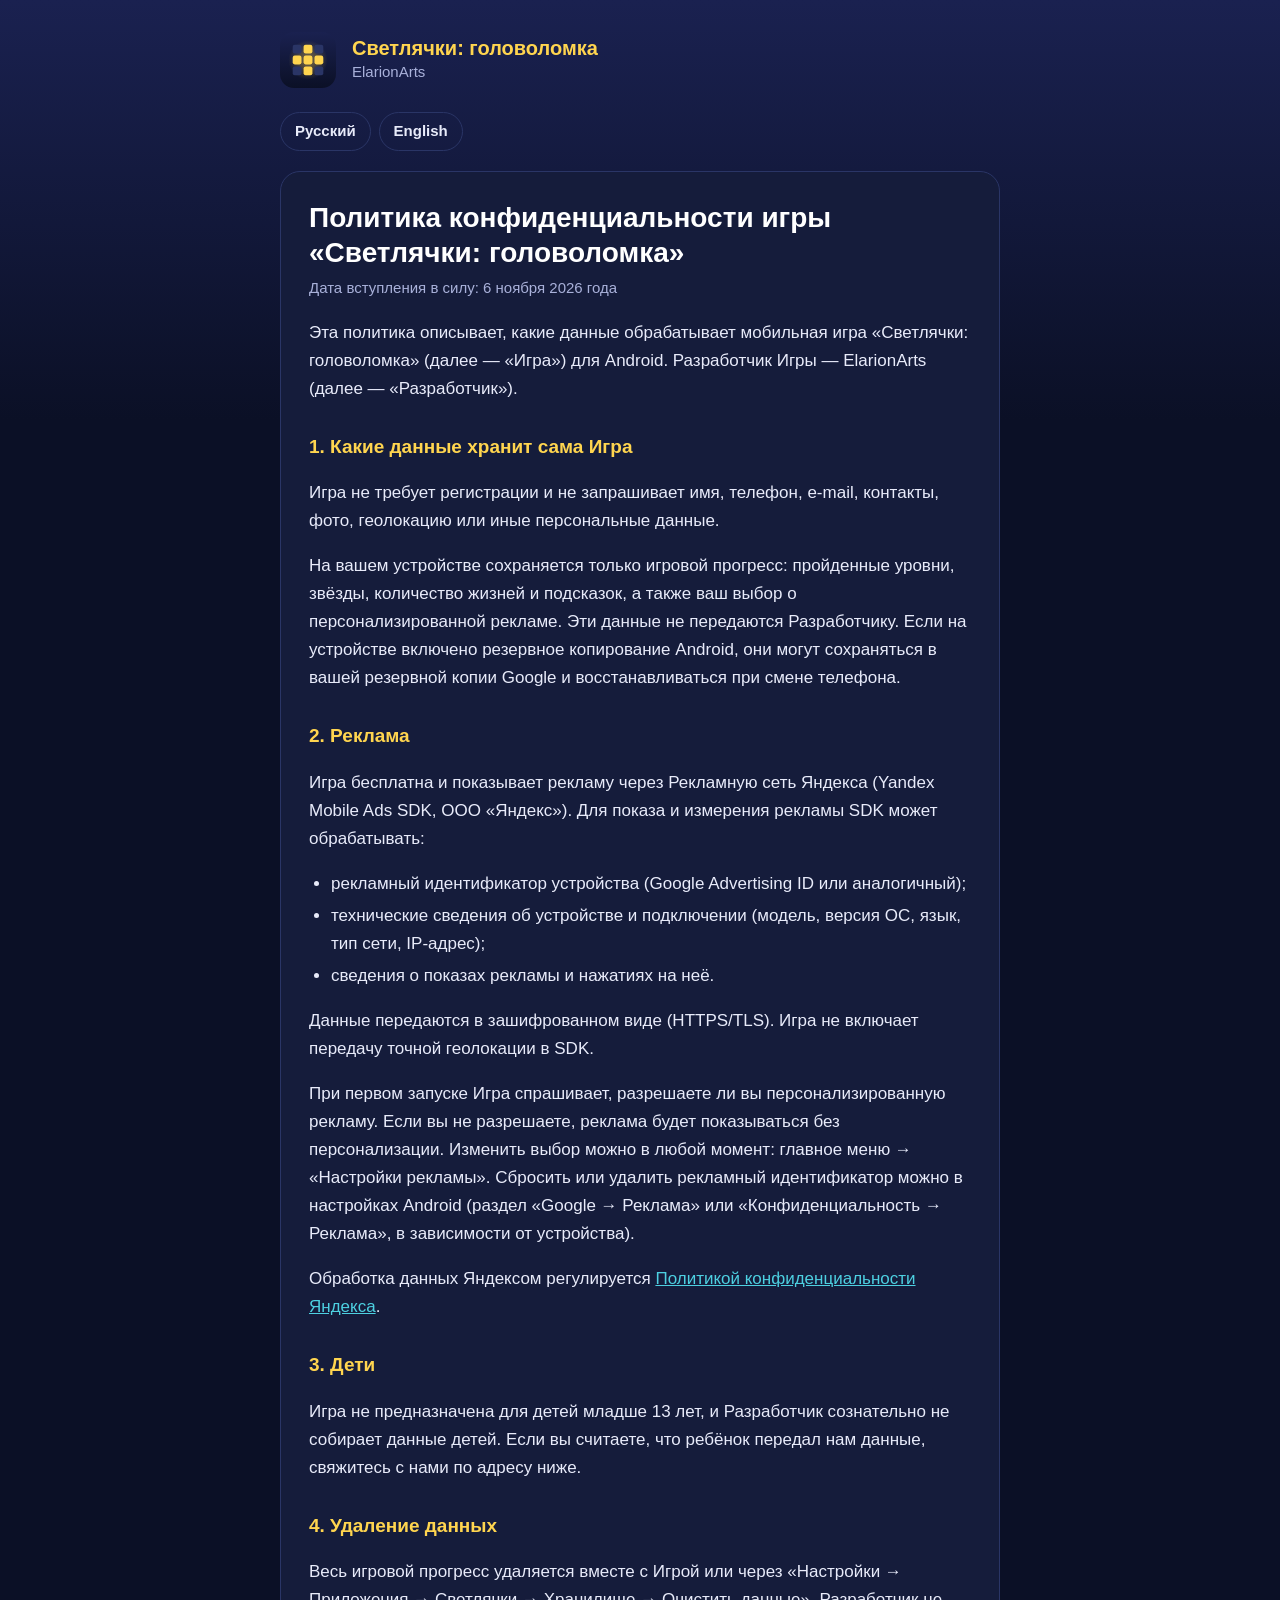
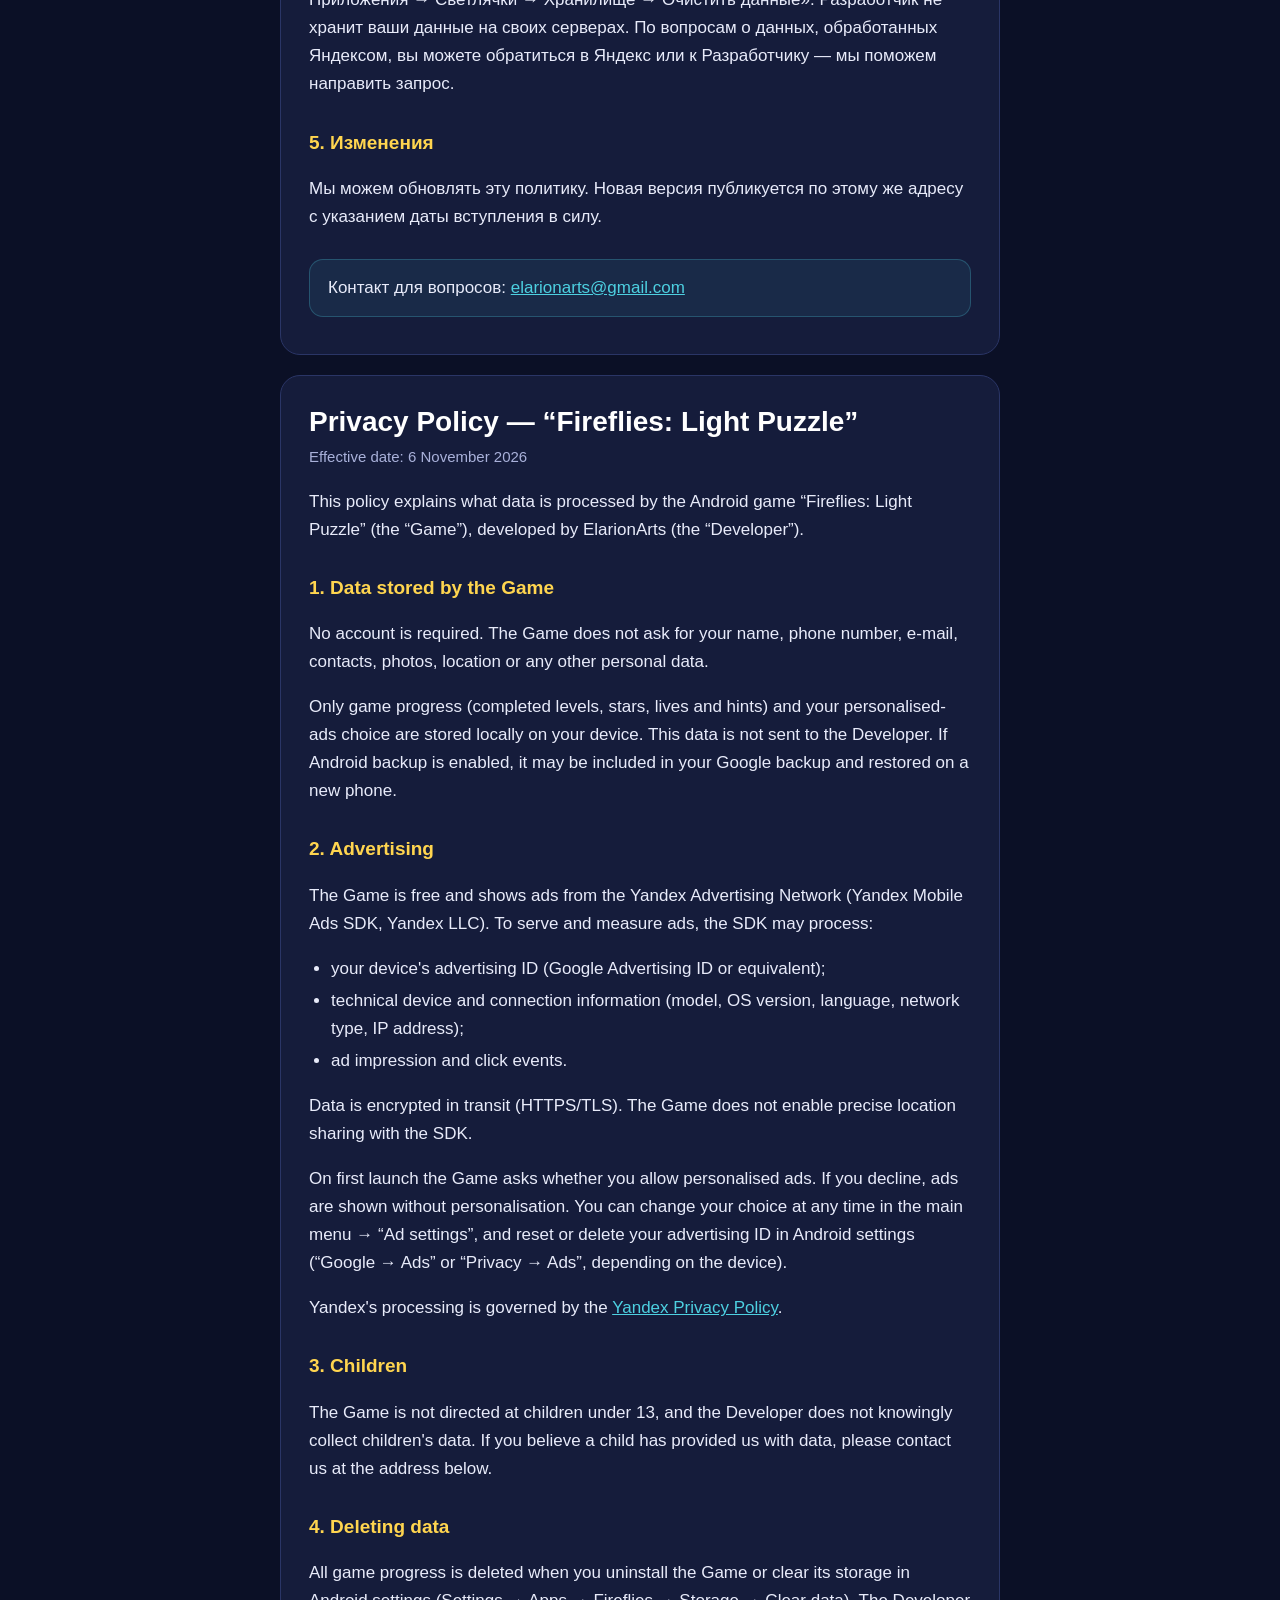
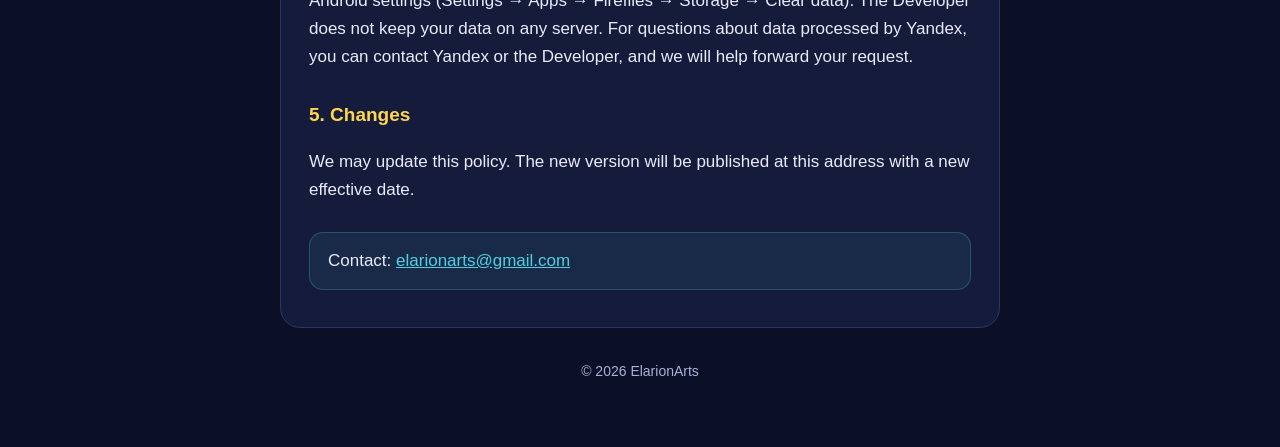
==== privacy-policy.html @ 0f659774 "Add files via upload" ====
<!DOCTYPE html>
<html lang="ru">
<head>
<meta charset="utf-8">
<meta name="viewport" content="width=device-width, initial-scale=1">
<title>Политика конфиденциальности — Светлячки: головоломка</title>
<meta name="description" content="Политика конфиденциальности мобильной игры «Светлячки: головоломка» от ElarionArts. Privacy policy of the mobile game “Fireflies: Light Puzzle”.">
<meta name="robots" content="index, follow">
<style>
  :root {
    --night: #0b1026;
    --night-top: #1a2150;
    --card: #151c3b;
    --line: #2a3566;
    --text: #e8ebfa;
    --dim: #a9b1da;
    --accent: #ffd54f;
    --teal: #4dd0e1;
  }
  * { box-sizing: border-box; }
  html { -webkit-text-size-adjust: 100%; }
  body {
    margin: 0;
    background: linear-gradient(180deg, var(--night-top), var(--night) 420px) fixed, var(--night);
    color: var(--text);
    font: 17px/1.65 -apple-system, "Segoe UI", Roboto, "Helvetica Neue", Arial, sans-serif;
  }
  .wrap { max-width: 760px; margin: 0 auto; padding: 32px 20px 64px; }
  header { display: flex; align-items: center; gap: 16px; margin-bottom: 8px; }
  header svg { flex: none; width: 56px; height: 56px; border-radius: 14px; }
  .brand { font-size: 15px; color: var(--dim); }
  .brand b { color: var(--accent); font-size: 20px; display: block; line-height: 1.2; }
  nav.lang { display: flex; gap: 8px; margin: 24px 0 8px; }
  nav.lang a {
    color: var(--text); text-decoration: none; font-weight: 600; font-size: 15px;
    padding: 6px 14px; border: 1px solid var(--line); border-radius: 999px;
  }
  nav.lang a:hover, nav.lang a:focus-visible { border-color: var(--accent); color: var(--accent); }
  article {
    background: var(--card); border: 1px solid var(--line); border-radius: 20px;
    padding: 28px 28px 20px; margin-top: 20px;
  }
  h1 { font-size: 28px; line-height: 1.25; margin: 0 0 6px; color: #fff; }
  h2 { font-size: 19px; margin: 28px 0 8px; color: var(--accent); }
  .date { color: var(--dim); margin: 0 0 18px; font-size: 15px; }
  p, li { color: var(--text); }
  ul { padding-left: 22px; }
  li { margin: 4px 0; }
  a { color: var(--teal); }
  a:hover { color: var(--accent); }
  .contact {
    margin-top: 28px; padding: 14px 18px; border-radius: 14px;
    background: rgba(77, 208, 225, .08); border: 1px solid rgba(77, 208, 225, .25);
  }
  footer { margin-top: 32px; color: var(--dim); font-size: 14px; text-align: center; }
  @media (max-width: 520px) {
    body { font-size: 16px; }
    article { padding: 22px 18px 14px; border-radius: 16px; }
    h1 { font-size: 24px; }
  }
  @media print {
    body { background: #fff; color: #000; }
    article { border: none; background: none; padding: 0; }
    h1, h2, p, li, .date, .brand { color: #000 !important; }
    nav.lang, header svg { display: none; }
  }
</style>
</head>
<body>
<div class="wrap">

  <header>
    <svg viewBox="0 0 108 108" aria-hidden="true">
      <defs>
        <linearGradient id="bg" x1="0" y1="0" x2="0" y2="1"><stop offset="0" stop-color="#1a2150"/><stop offset="1" stop-color="#0b1026"/></linearGradient>
        <radialGradient id="g" cx="54" cy="54" r="38" gradientUnits="userSpaceOnUse"><stop offset="0" stop-color="#ffd54f" stop-opacity=".45"/><stop offset="1" stop-color="#ffd54f" stop-opacity="0"/></radialGradient>
      </defs>
      <rect width="108" height="108" fill="url(#bg)"/>
      <circle cx="54" cy="54" r="38" fill="url(#g)"/>
      <g fill="#2a3566">
        <rect x="24.5" y="24.5" width="17" height="17" rx="4"/><rect x="66.5" y="24.5" width="17" height="17" rx="4"/>
        <rect x="24.5" y="66.5" width="17" height="17" rx="4"/><rect x="66.5" y="66.5" width="17" height="17" rx="4"/>
      </g>
      <g fill="#ffd54f">
        <rect x="45.5" y="24.5" width="17" height="17" rx="4"/><rect x="24.5" y="45.5" width="17" height="17" rx="4"/>
        <rect x="45.5" y="45.5" width="17" height="17" rx="4"/><rect x="66.5" y="45.5" width="17" height="17" rx="4"/>
        <rect x="45.5" y="66.5" width="17" height="17" rx="4"/>
      </g>
    </svg>
    <div class="brand"><b>Светлячки: головоломка</b>ElarionArts</div>
  </header>

  <nav class="lang" aria-label="Язык / Language">
    <a href="#ru" hreflang="ru">Русский</a>
    <a href="#en" hreflang="en">English</a>
  </nav>

  <!-- ===================================================== RU -->
  <article id="ru" lang="ru">
    <h1>Политика конфиденциальности игры «Светлячки: головоломка»</h1>
    <p class="date">Дата вступления в силу: 6 ноября 2026 года</p>

    <p>Эта политика описывает, какие данные обрабатывает мобильная игра «Светлячки: головоломка» (далее — «Игра») для Android. Разработчик Игры — ElarionArts (далее — «Разработчик»).</p>

    <h2>1. Какие данные хранит сама Игра</h2>
    <p>Игра не требует регистрации и не запрашивает имя, телефон, e-mail, контакты, фото, геолокацию или иные персональные данные.</p>
    <p>На вашем устройстве сохраняется только игровой прогресс: пройденные уровни, звёзды, количество жизней и подсказок, а также ваш выбор о персонализированной рекламе. Эти данные не передаются Разработчику. Если на устройстве включено резервное копирование Android, они могут сохраняться в вашей резервной копии Google и восстанавливаться при смене телефона.</p>

    <h2>2. Реклама</h2>
    <p>Игра бесплатна и показывает рекламу через Рекламную сеть Яндекса (Yandex Mobile Ads SDK, ООО «Яндекс»). Для показа и измерения рекламы SDK может обрабатывать:</p>
    <ul>
      <li>рекламный идентификатор устройства (Google Advertising ID или аналогичный);</li>
      <li>технические сведения об устройстве и подключении (модель, версия ОС, язык, тип сети, IP-адрес);</li>
      <li>сведения о показах рекламы и нажатиях на неё.</li>
    </ul>
    <p>Данные передаются в зашифрованном виде (HTTPS/TLS). Игра не включает передачу точной геолокации в SDK.</p>
    <p>При первом запуске Игра спрашивает, разрешаете ли вы персонализированную рекламу. Если вы не разрешаете, реклама будет показываться без персонализации. Изменить выбор можно в любой момент: главное меню → «Настройки рекламы». Сбросить или удалить рекламный идентификатор можно в настройках Android (раздел «Google → Реклама» или «Конфиденциальность → Реклама», в зависимости от устройства).</p>
    <p>Обработка данных Яндексом регулируется <a href="https://yandex.ru/legal/confidential/" rel="noopener">Политикой конфиденциальности Яндекса</a>.</p>

    <h2>3. Дети</h2>
    <p>Игра не предназначена для детей младше 13 лет, и Разработчик сознательно не собирает данные детей. Если вы считаете, что ребёнок передал нам данные, свяжитесь с нами по адресу ниже.</p>

    <h2>4. Удаление данных</h2>
    <p>Весь игровой прогресс удаляется вместе с Игрой или через «Настройки → Приложения → Светлячки → Хранилище → Очистить данные». Разработчик не хранит ваши данные на своих серверах. По вопросам о данных, обработанных Яндексом, вы можете обратиться в Яндекс или к Разработчику — мы поможем направить запрос.</p>

    <h2>5. Изменения</h2>
    <p>Мы можем обновлять эту политику. Новая версия публикуется по этому же адресу с указанием даты вступления в силу.</p>

    <p class="contact">Контакт для вопросов: <a href="mailto:elarionarts@gmail.com">elarionarts@gmail.com</a></p>
  </article>

  <!-- ===================================================== EN -->
  <article id="en" lang="en">
    <h1>Privacy Policy — “Fireflies: Light Puzzle”</h1>
    <p class="date">Effective date: 6 November 2026</p>

    <p>This policy explains what data is processed by the Android game “Fireflies: Light Puzzle” (the “Game”), developed by ElarionArts (the “Developer”).</p>

    <h2>1. Data stored by the Game</h2>
    <p>No account is required. The Game does not ask for your name, phone number, e-mail, contacts, photos, location or any other personal data.</p>
    <p>Only game progress (completed levels, stars, lives and hints) and your personalised-ads choice are stored locally on your device. This data is not sent to the Developer. If Android backup is enabled, it may be included in your Google backup and restored on a new phone.</p>

    <h2>2. Advertising</h2>
    <p>The Game is free and shows ads from the Yandex Advertising Network (Yandex Mobile Ads SDK, Yandex LLC). To serve and measure ads, the SDK may process:</p>
    <ul>
      <li>your device's advertising ID (Google Advertising ID or equivalent);</li>
      <li>technical device and connection information (model, OS version, language, network type, IP address);</li>
      <li>ad impression and click events.</li>
    </ul>
    <p>Data is encrypted in transit (HTTPS/TLS). The Game does not enable precise location sharing with the SDK.</p>
    <p>On first launch the Game asks whether you allow personalised ads. If you decline, ads are shown without personalisation. You can change your choice at any time in the main menu → “Ad settings”, and reset or delete your advertising ID in Android settings (“Google → Ads” or “Privacy → Ads”, depending on the device).</p>
    <p>Yandex's processing is governed by the <a href="https://yandex.com/legal/confidential/" rel="noopener">Yandex Privacy Policy</a>.</p>

    <h2>3. Children</h2>
    <p>The Game is not directed at children under 13, and the Developer does not knowingly collect children's data. If you believe a child has provided us with data, please contact us at the address below.</p>

    <h2>4. Deleting data</h2>
    <p>All game progress is deleted when you uninstall the Game or clear its storage in Android settings (Settings → Apps → Fireflies → Storage → Clear data). The Developer does not keep your data on any server. For questions about data processed by Yandex, you can contact Yandex or the Developer, and we will help forward your request.</p>

    <h2>5. Changes</h2>
    <p>We may update this policy. The new version will be published at this address with a new effective date.</p>

    <p class="contact">Contact: <a href="mailto:elarionarts@gmail.com">elarionarts@gmail.com</a></p>
  </article>

  <footer>© 2026 ElarionArts</footer>
</div>
</body>
</html>
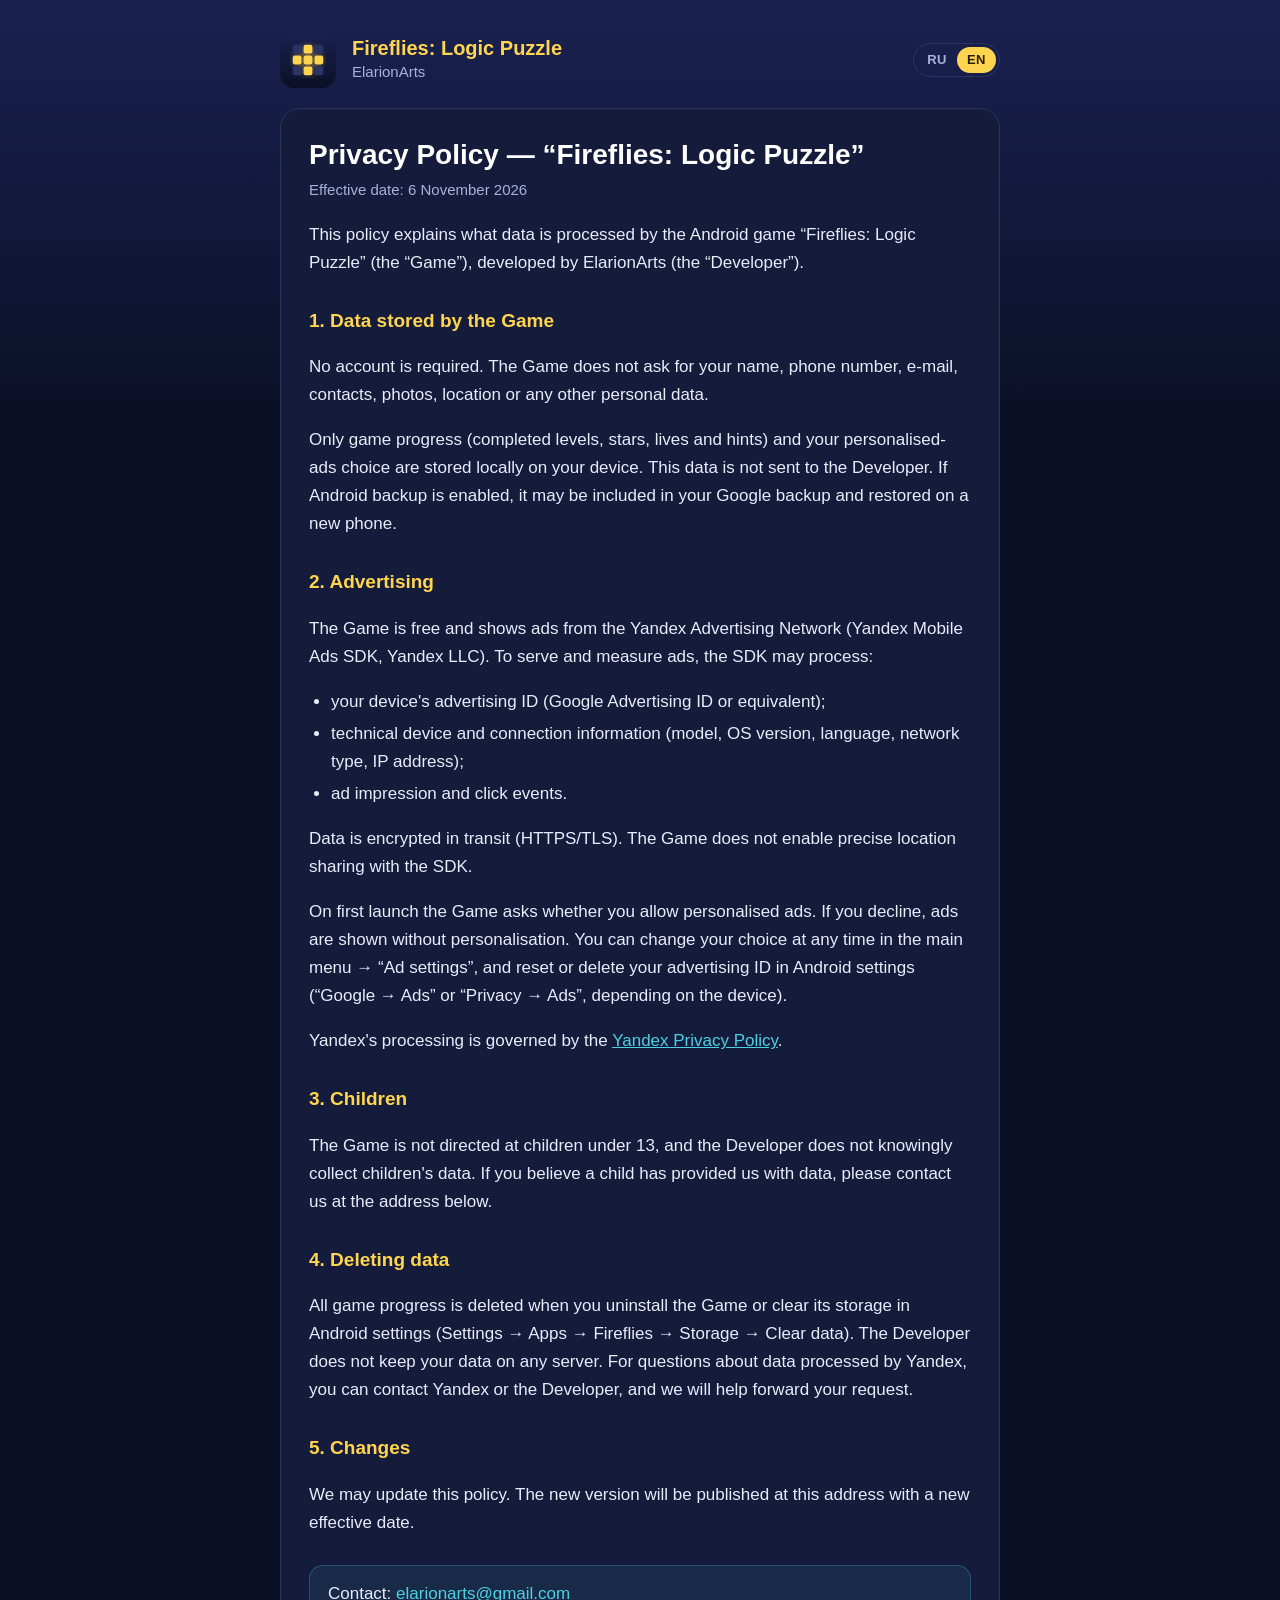
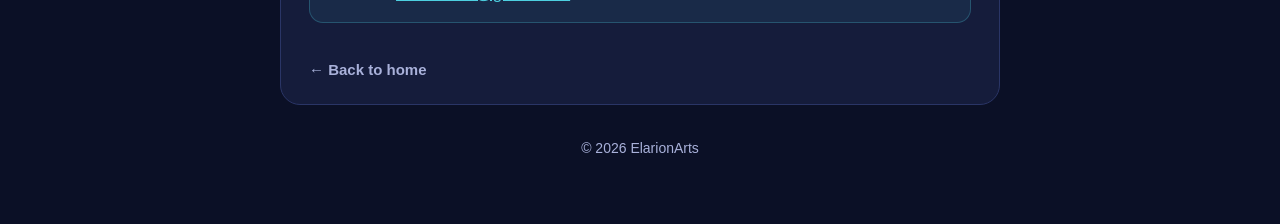
==== commit 8321ea3d: "Update site footer and page navigation - Footer links on separate lines on mobile, copyright at the " ====
--- a/privacy-policy.html
+++ b/privacy-policy.html
@@ -3,8 +3,20 @@
 <head>
 <meta charset="utf-8">
 <meta name="viewport" content="width=device-width, initial-scale=1">
+<script>
+  // Язык страницы: ?lang= → #ru/#en → сохранённый выбор → язык браузера
+  (function () {
+    var l = null;
+    try { var q = new URLSearchParams(location.search).get('lang'); if (q === 'ru' || q === 'en') l = q; } catch (e) {}
+    if (!l && (location.hash === '#ru' || location.hash === '#en')) l = location.hash.slice(1);
+    if (!l) { try { var s = localStorage.getItem('lang'); if (s === 'ru' || s === 'en') l = s; } catch (e) {} }
+    if (!l) l = (navigator.language || 'ru').toLowerCase().indexOf('ru') === 0 ? 'ru' : 'en';
+    document.documentElement.setAttribute('data-lang', l);
+    document.documentElement.lang = l;
+  })();
+</script>
 <title>Политика конфиденциальности — Светлячки: головоломка</title>
-<meta name="description" content="Политика конфиденциальности мобильной игры «Светлячки: головоломка» от ElarionArts. Privacy policy of the mobile game “Fireflies: Light Puzzle”.">
+<meta name="description" content="Политика конфиденциальности мобильной игры «Светлячки: головоломка» от ElarionArts. Privacy policy of the mobile game “Fireflies: Logic Puzzle”.">
 <meta name="robots" content="index, follow">
 <style>
   :root {
@@ -30,12 +42,18 @@
   header svg { flex: none; width: 56px; height: 56px; border-radius: 14px; }
   .brand { font-size: 15px; color: var(--dim); }
   .brand b { color: var(--accent); font-size: 20px; display: block; line-height: 1.2; }
-  nav.lang { display: flex; gap: 8px; margin: 24px 0 8px; }
-  nav.lang a {
-    color: var(--text); text-decoration: none; font-weight: 600; font-size: 15px;
-    padding: 6px 14px; border: 1px solid var(--line); border-radius: 999px;
-  }
-  nav.lang a:hover, nav.lang a:focus-visible { border-color: var(--accent); color: var(--accent); }
+  .brand { flex: 1; min-width: 0; }
+  .lang { flex: none; display: inline-flex; border: 1px solid var(--line); border-radius: 999px; padding: 3px; }
+  .lang button {
+    border: 0; background: none; color: var(--dim); font: inherit; font-size: 13px; font-weight: 700;
+    padding: 4px 10px; border-radius: 999px; cursor: pointer; letter-spacing: .5px; line-height: 1.4;
+  }
+  .lang button[aria-pressed="false"]:hover { color: #fff; }
+  .lang button[aria-pressed="true"] { background: var(--accent); color: #2b1d00; cursor: default; }
+  .lang button:focus-visible { outline: 2px solid var(--teal); outline-offset: 2px; }
+  /* Показываем только выбранный язык; без JavaScript видны обе версии */
+  html[data-lang="ru"] .en, html[data-lang="en"] .ru { display: none; }
+  html:not([data-lang]) .lang, html:not([data-lang]) .brand .en { display: none; }
   article {
     background: var(--card); border: 1px solid var(--line); border-radius: 20px;
     padding: 28px 28px 20px; margin-top: 20px;
@@ -47,12 +65,23 @@
   ul { padding-left: 22px; }
   li { margin: 4px 0; }
   a { color: var(--teal); }
-  a:hover { color: var(--accent); }
+  a:hover { color: #fff; }
   .contact {
     margin-top: 28px; padding: 14px 18px; border-radius: 14px;
     background: rgba(77, 208, 225, .08); border: 1px solid rgba(77, 208, 225, .25);
   }
   footer { margin-top: 32px; color: var(--dim); font-size: 14px; text-align: center; }
+  a.home {
+    display: inline-block; margin-top: 18px; color: var(--dim);
+    text-decoration: none; font-weight: 600; font-size: 15px;
+  }
+  a.home:hover, a.home:focus-visible { color: #fff; }
+  @media (max-width: 400px) {
+    header { gap: 12px; }
+    header svg { width: 44px; height: 44px; border-radius: 11px; }
+    .brand { font-size: 14px; }
+    .brand b { font-size: 17px; }
+  }
   @media (max-width: 520px) {
     body { font-size: 16px; }
     article { padding: 22px 18px 14px; border-radius: 16px; }
@@ -62,7 +91,7 @@
     body { background: #fff; color: #000; }
     article { border: none; background: none; padding: 0; }
     h1, h2, p, li, .date, .brand { color: #000 !important; }
-    nav.lang, header svg { display: none; }
+    .lang, header svg, a.home { display: none; }
   }
 </style>
 </head>
@@ -87,16 +116,15 @@
         <rect x="45.5" y="66.5" width="17" height="17" rx="4"/>
       </g>
     </svg>
-    <div class="brand"><b>Светлячки: головоломка</b>ElarionArts</div>
+    <div class="brand"><b><span class="ru">Светлячки: головоломка</span><span class="en">Fireflies: Logic Puzzle</span></b>ElarionArts</div>
+    <div class="lang" role="group" aria-label="Язык / Language">
+      <button type="button" data-lang="ru" aria-pressed="false">RU</button>
+      <button type="button" data-lang="en" aria-pressed="false">EN</button>
+    </div>
   </header>
 
-  <nav class="lang" aria-label="Язык / Language">
-    <a href="#ru" hreflang="ru">Русский</a>
-    <a href="#en" hreflang="en">English</a>
-  </nav>
-
   <!-- ===================================================== RU -->
-  <article id="ru" lang="ru">
+  <article class="ru" lang="ru">
     <h1>Политика конфиденциальности игры «Светлячки: головоломка»</h1>
     <p class="date">Дата вступления в силу: 6 ноября 2026 года</p>
 
@@ -127,14 +155,15 @@
     <p>Мы можем обновлять эту политику. Новая версия публикуется по этому же адресу с указанием даты вступления в силу.</p>
 
     <p class="contact">Контакт для вопросов: <a href="mailto:elarionarts@gmail.com">elarionarts@gmail.com</a></p>
+    <a class="home" href="index.html?lang=ru">← На главную</a>
   </article>
 
   <!-- ===================================================== EN -->
-  <article id="en" lang="en">
-    <h1>Privacy Policy — “Fireflies: Light Puzzle”</h1>
+  <article class="en" lang="en">
+    <h1>Privacy Policy — “Fireflies: Logic Puzzle”</h1>
     <p class="date">Effective date: 6 November 2026</p>
 
-    <p>This policy explains what data is processed by the Android game “Fireflies: Light Puzzle” (the “Game”), developed by ElarionArts (the “Developer”).</p>
+    <p>This policy explains what data is processed by the Android game “Fireflies: Logic Puzzle” (the “Game”), developed by ElarionArts (the “Developer”).</p>
 
     <h2>1. Data stored by the Game</h2>
     <p>No account is required. The Game does not ask for your name, phone number, e-mail, contacts, photos, location or any other personal data.</p>
@@ -161,9 +190,30 @@
     <p>We may update this policy. The new version will be published at this address with a new effective date.</p>
 
     <p class="contact">Contact: <a href="mailto:elarionarts@gmail.com">elarionarts@gmail.com</a></p>
+    <a class="home" href="index.html?lang=en">← Back to home</a>
   </article>
 
   <footer>© 2026 ElarionArts</footer>
 </div>
+<script>
+  (function () {
+    var titles = { ru: 'Политика конфиденциальности — Светлячки: головоломка', en: 'Privacy Policy — Fireflies: Logic Puzzle' };
+    var buttons = document.querySelectorAll('.lang button');
+    function apply(l, remember) {
+      document.documentElement.setAttribute('data-lang', l);
+      document.documentElement.lang = l;
+      document.title = titles[l];
+      buttons.forEach(function (b) { b.setAttribute('aria-pressed', String(b.dataset.lang === l)); });
+      if (remember) {
+        try { localStorage.setItem('lang', l); } catch (e) {}
+        try { history.replaceState(null, '', location.pathname + '#' + l); } catch (e) {}
+      }
+    }
+    buttons.forEach(function (b) {
+      b.addEventListener('click', function () { apply(b.dataset.lang, true); });
+    });
+    apply(document.documentElement.getAttribute('data-lang') || 'ru', false);
+  })();
+</script>
 </body>
 </html>
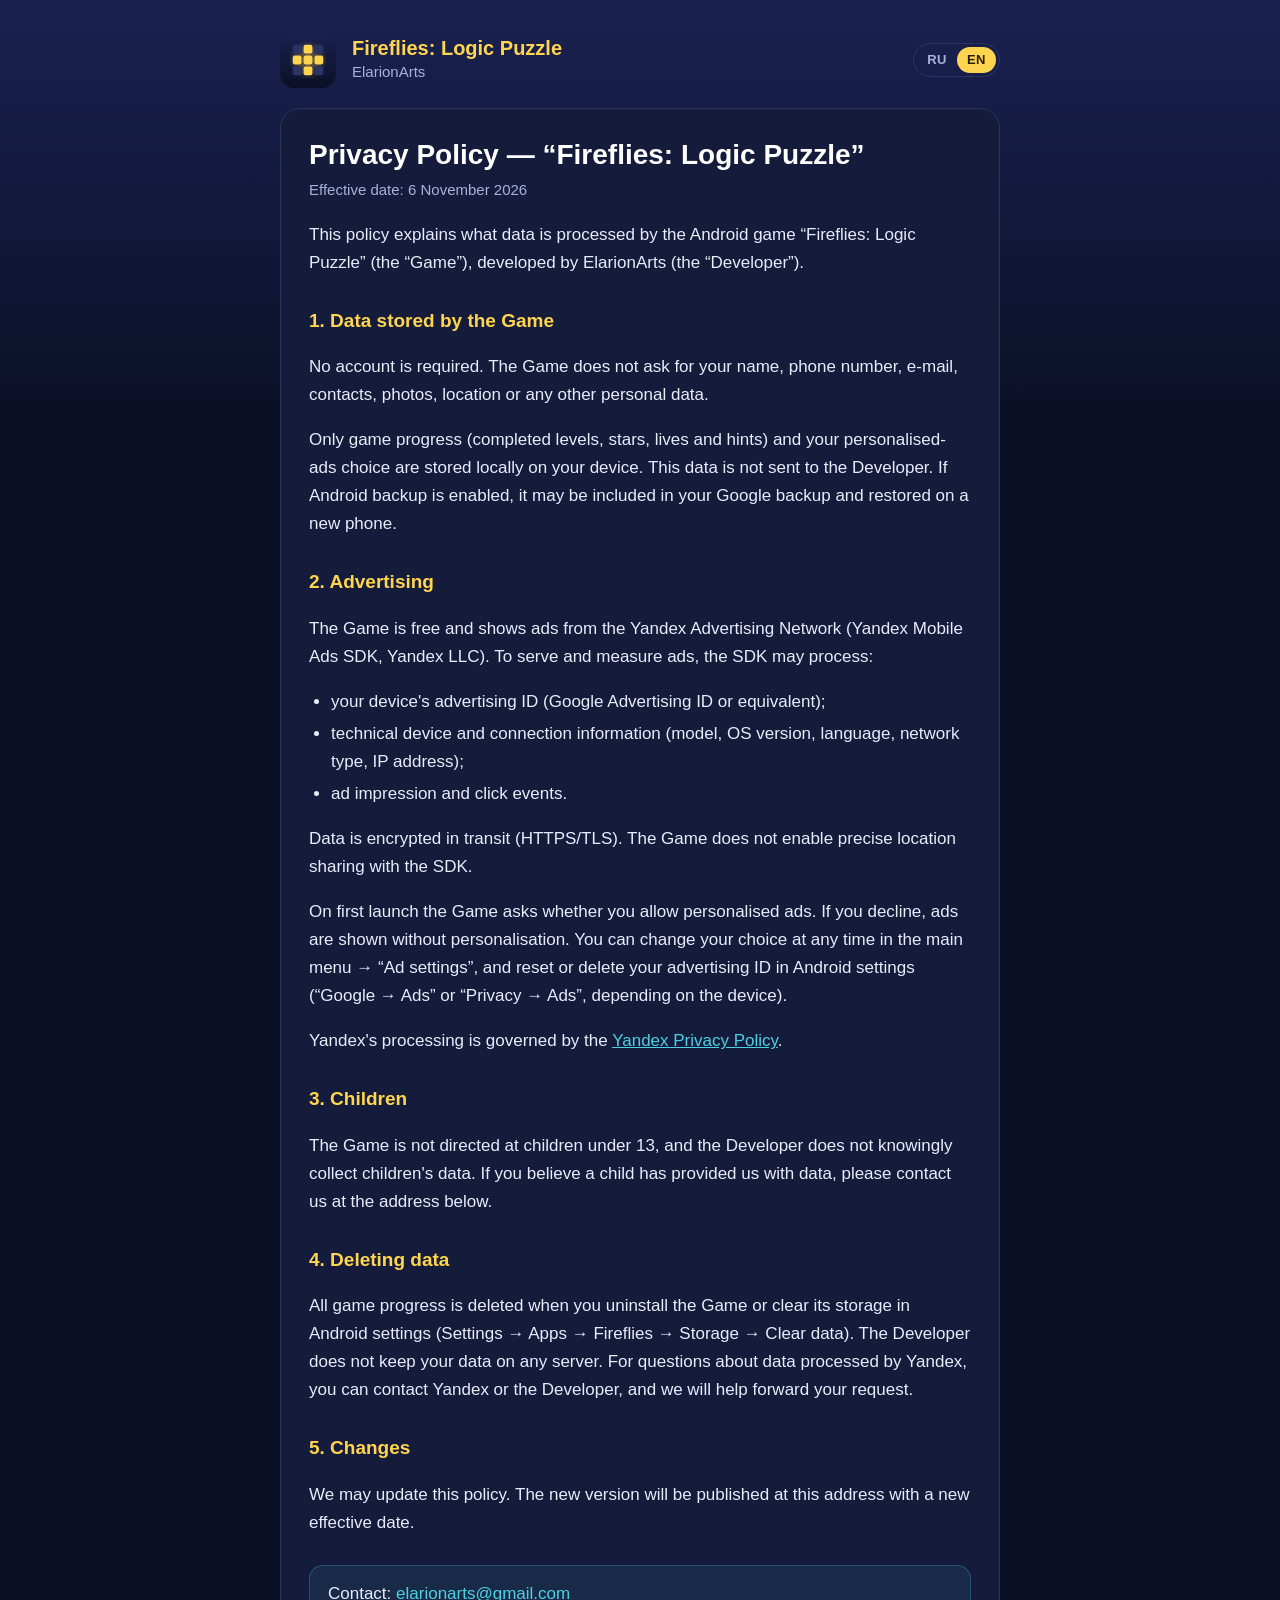
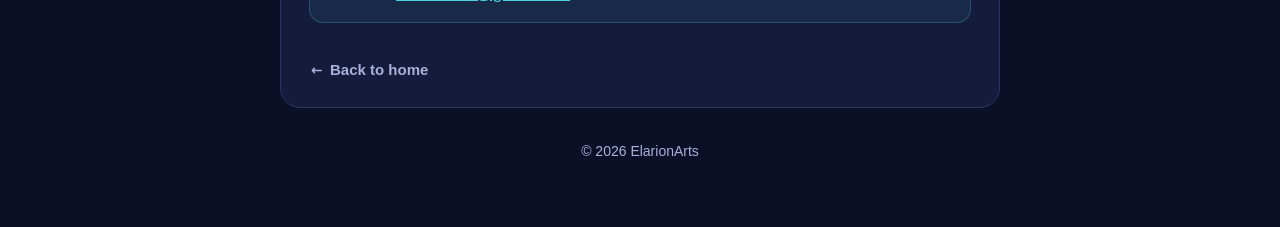
==== commit df5d20e1: "Fix back link arrow alignment on mobile - Arrow drawn as an icon instead of a text symbol" ====
--- a/privacy-policy.html
+++ b/privacy-policy.html
@@ -72,7 +72,7 @@
   }
   footer { margin-top: 32px; color: var(--dim); font-size: 14px; text-align: center; }
   a.home {
-    display: inline-block; margin-top: 18px; color: var(--dim);
+    display: inline-flex; align-items: center; gap: 6px; margin-top: 18px; color: var(--dim);
     text-decoration: none; font-weight: 600; font-size: 15px;
   }
   a.home:hover, a.home:focus-visible { color: #fff; }
@@ -155,7 +155,7 @@
     <p>Мы можем обновлять эту политику. Новая версия публикуется по этому же адресу с указанием даты вступления в силу.</p>
 
     <p class="contact">Контакт для вопросов: <a href="mailto:elarionarts@gmail.com">elarionarts@gmail.com</a></p>
-    <a class="home" href="index.html?lang=ru">← На главную</a>
+    <a class="home" href="index.html?lang=ru"><svg viewBox="0 0 16 16" width="15" height="15" aria-hidden="true"><path d="M13 8H3.5M5.75 5.75 3.5 8l2.25 2.25" fill="none" stroke="currentColor" stroke-width="1.6" stroke-linecap="round" stroke-linejoin="round"/></svg><span>На главную</span></a>
   </article>
 
   <!-- ===================================================== EN -->
@@ -190,7 +190,7 @@
     <p>We may update this policy. The new version will be published at this address with a new effective date.</p>
 
     <p class="contact">Contact: <a href="mailto:elarionarts@gmail.com">elarionarts@gmail.com</a></p>
-    <a class="home" href="index.html?lang=en">← Back to home</a>
+    <a class="home" href="index.html?lang=en"><svg viewBox="0 0 16 16" width="15" height="15" aria-hidden="true"><path d="M13 8H3.5M5.75 5.75 3.5 8l2.25 2.25" fill="none" stroke="currentColor" stroke-width="1.6" stroke-linecap="round" stroke-linejoin="round"/></svg><span>Back to home</span></a>
   </article>
 
   <footer>© 2026 ElarionArts</footer>
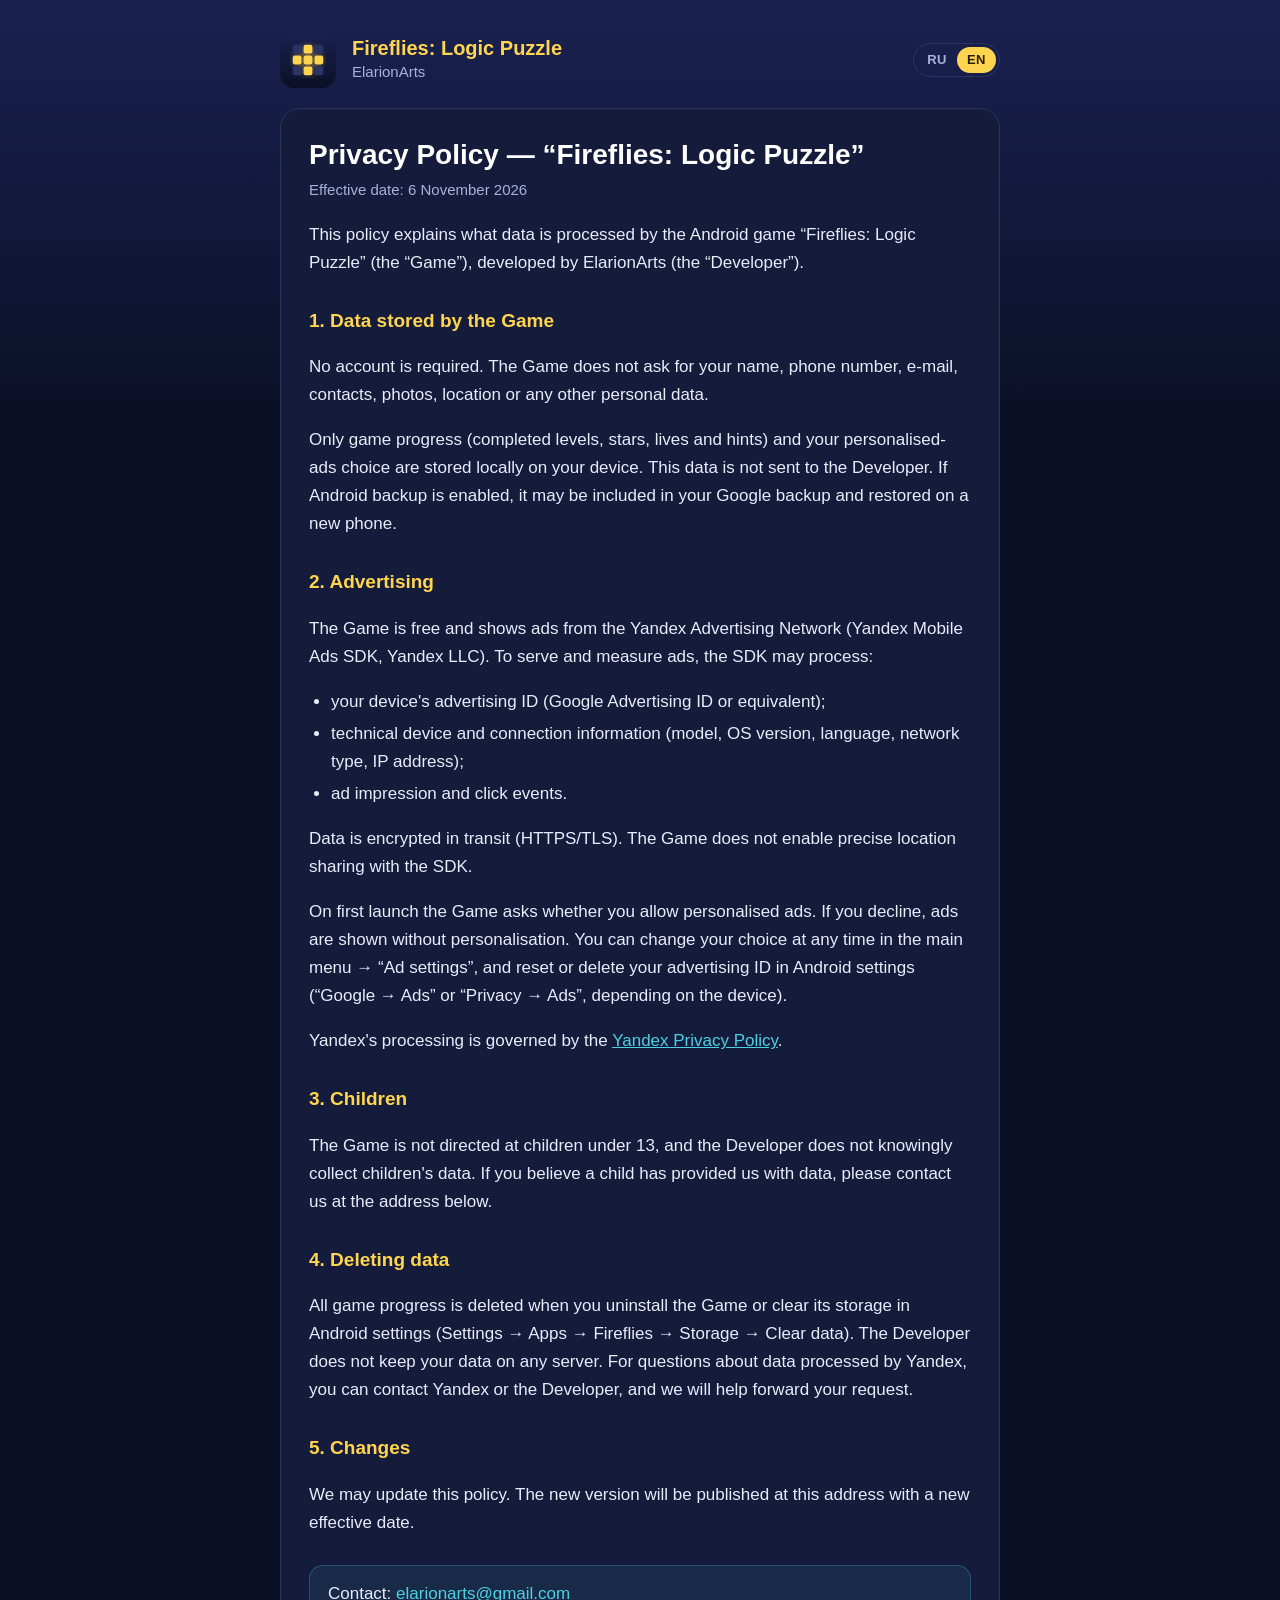
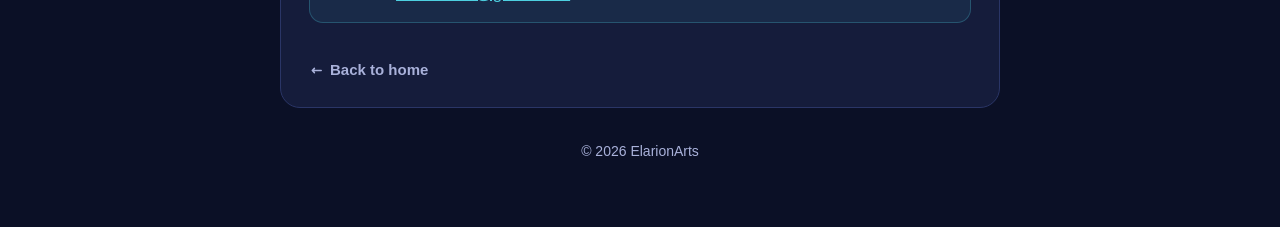
==== commit ce05f7bd: "Link ElarionArts name to studio home page - ElarionArts in the header and footer opens the studio ho" ====
--- a/privacy-policy.html
+++ b/privacy-policy.html
@@ -71,6 +71,8 @@
     background: rgba(77, 208, 225, .08); border: 1px solid rgba(77, 208, 225, .25);
   }
   footer { margin-top: 32px; color: var(--dim); font-size: 14px; text-align: center; }
+  a.studio-link { color: inherit; text-decoration: none; }
+  a.studio-link:hover, a.studio-link:focus-visible { color: #fff; }
   a.home {
     display: inline-flex; align-items: center; gap: 6px; margin-top: 18px; color: var(--dim);
     text-decoration: none; font-weight: 600; font-size: 15px;
@@ -116,7 +118,7 @@
         <rect x="45.5" y="66.5" width="17" height="17" rx="4"/>
       </g>
     </svg>
-    <div class="brand"><b><span class="ru">Светлячки: головоломка</span><span class="en">Fireflies: Logic Puzzle</span></b>ElarionArts</div>
+    <div class="brand"><b><span class="ru">Светлячки: головоломка</span><span class="en">Fireflies: Logic Puzzle</span></b><a class="studio-link" href="../">ElarionArts</a></div>
     <div class="lang" role="group" aria-label="Язык / Language">
       <button type="button" data-lang="ru" aria-pressed="false">RU</button>
       <button type="button" data-lang="en" aria-pressed="false">EN</button>
@@ -193,7 +195,7 @@
     <a class="home" href="index.html?lang=en"><svg viewBox="0 0 16 16" width="15" height="15" aria-hidden="true"><path d="M13 8H3.5M5.75 5.75 3.5 8l2.25 2.25" fill="none" stroke="currentColor" stroke-width="1.6" stroke-linecap="round" stroke-linejoin="round"/></svg><span>Back to home</span></a>
   </article>
 
-  <footer>© 2026 ElarionArts</footer>
+  <footer>© 2026 <a class="studio-link" href="../">ElarionArts</a></footer>
 </div>
 <script>
   (function () {
@@ -213,6 +215,13 @@
       b.addEventListener('click', function () { apply(b.dataset.lang, true); });
     });
     apply(document.documentElement.getAttribute('data-lang') || 'ru', false);
+    // При открытии с диска папка не открывает index.html сама: дописываем его к ссылкам
+    if (location.protocol === 'file:') {
+      document.querySelectorAll('a[href$="/"]').forEach(function (a) {
+        var h = a.getAttribute('href');
+        if (!/^[a-z]+:/i.test(h)) a.setAttribute('href', h + 'index.html');
+      });
+    }
   })();
 </script>
 </body>
